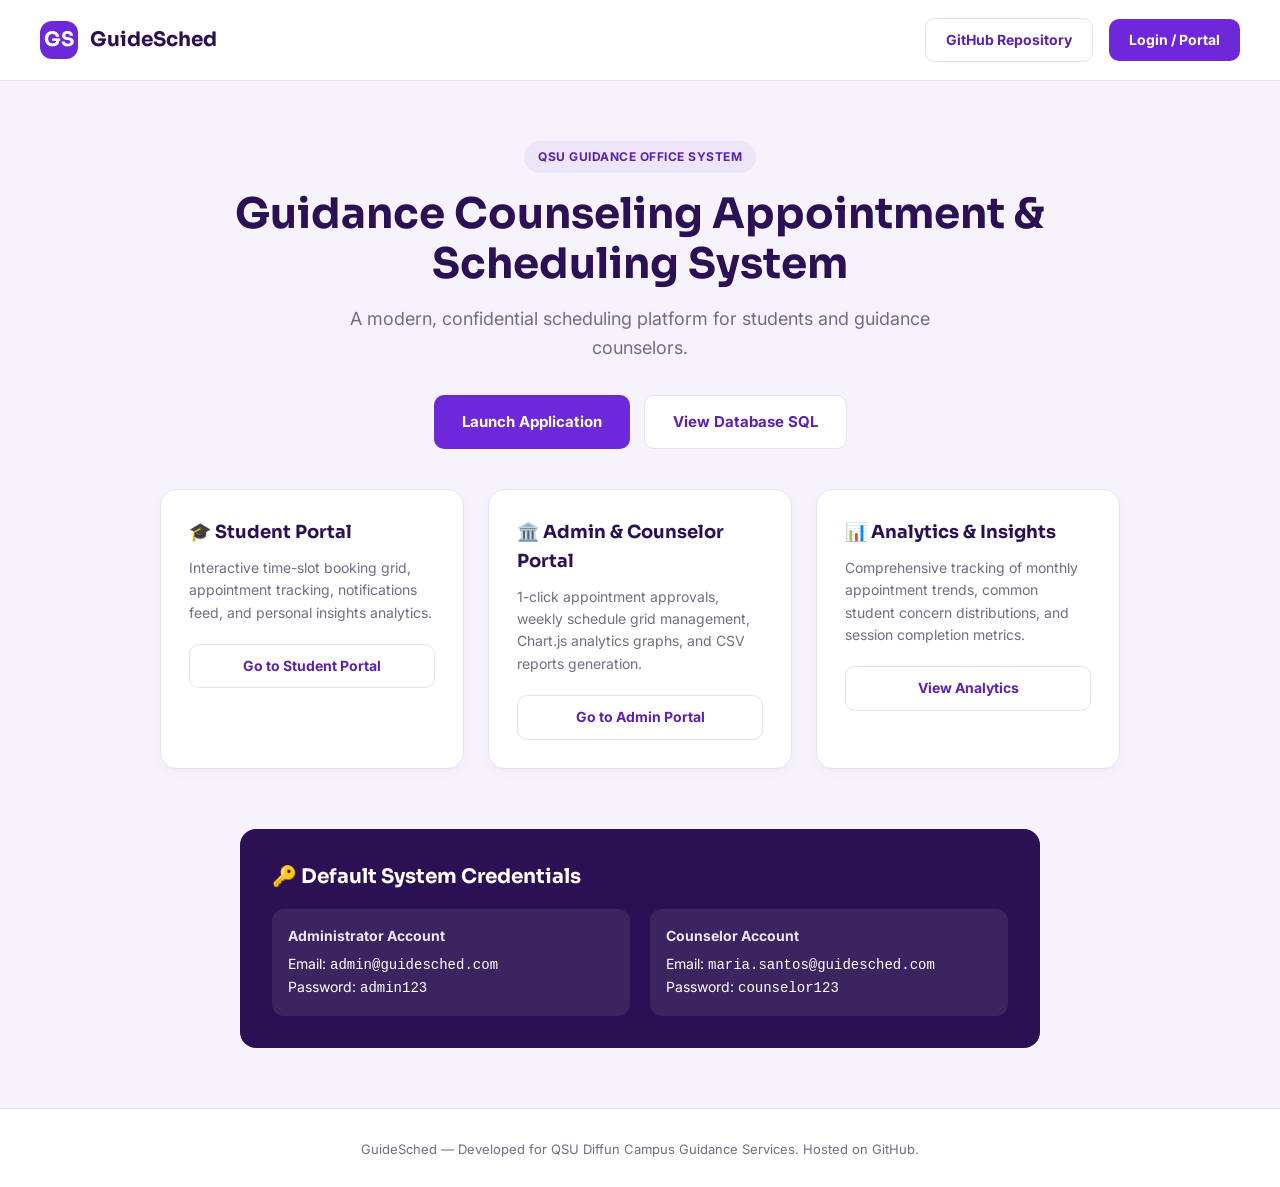
==== index.html @ c22303cf "Add index.html for direct GitHub Pages compatibility" ====
<!DOCTYPE html>
<html lang="en">
<head>
    <meta charset="UTF-8">
    <meta name="viewport" content="width=device-width, initial-scale=1.0">
    <title>GuideSched — Guidance Counseling Appointment System</title>
    <link rel="preconnect" href="https://fonts.googleapis.com">
    <link rel="preconnect" href="https://fonts.gstatic.com" crossorigin>
    <link href="https://fonts.googleapis.com/css2?family=Sora:wght@600;700&family=Inter:wght@400;500;600;700&display=swap" rel="stylesheet">
    <style>
        :root {
            --violet-950: #2B1153;
            --violet-700: #5B21B6;
            --violet-600: #6D28D9;
            --violet-500: #7C3AED;
            --violet-100: #EDE6FB;
            --violet-50: #F6F3FD;
            --white: #FFFFFF;
            --ink: #211B36;
            --muted: #726C87;
            --line: #E7E1F5;
            --green: #1C9A5B;
        }
        * { box-sizing: border-box; margin: 0; padding: 0; }
        body { font-family: 'Inter', sans-serif; background: var(--violet-50); color: var(--ink); line-height: 1.6; }
        header { background: var(--white); border-bottom: 1px solid var(--line); padding: 18px 40px; display: flex; align-items: center; justify-content: space-between; }
        .logo { display: flex; align-items: center; gap: 12px; font-family: 'Sora', sans-serif; font-weight: 700; font-size: 20px; color: var(--violet-950); text-decoration: none; }
        .logo-mark { width: 38px; height: 38px; border-radius: 12px; background: var(--violet-600); color: white; display: flex; align-items: center; justify-content: center; font-weight: 700; }
        .nav-links { display: flex; gap: 16px; align-items: center; }
        .btn { display: inline-flex; align-items: center; justify-content: center; padding: 10px 20px; border-radius: 10px; font-weight: 700; font-size: 14px; text-decoration: none; transition: all 0.2s; }
        .btn-primary { background: var(--violet-600); color: var(--white); }
        .btn-primary:hover { background: var(--violet-700); }
        .btn-outline { border: 1px solid var(--line); color: var(--violet-700); background: var(--white); }
        .btn-outline:hover { background: var(--violet-50); }

        .hero { max-width: 900px; margin: 60px auto 40px; text-align: center; padding: 0 20px; }
        .badge { display: inline-block; background: var(--violet-100); color: var(--violet-700); font-weight: 700; font-size: 12px; padding: 6px 14px; border-radius: 20px; margin-bottom: 16px; text-transform: uppercase; letter-spacing: 0.5px; }
        .hero h1 { font-family: 'Sora', sans-serif; font-size: 42px; font-weight: 700; color: var(--violet-950); margin-bottom: 16px; line-height: 1.2; }
        .hero p { font-size: 18px; color: var(--muted); max-width: 650px; margin: 0 auto 32px; }

        .cards-grid { max-width: 1000px; margin: 0 auto 60px; display: grid; grid-template-columns: repeat(auto-fit, minmax(280px, 1fr)); gap: 24px; padding: 0 20px; }
        .card { background: var(--white); border-radius: 16px; border: 1px solid var(--line); padding: 28px; box-shadow: 0 4px 16px -6px rgba(43,17,83,0.08); }
        .card h3 { font-family: 'Sora', sans-serif; font-size: 18px; color: var(--violet-950); margin-bottom: 10px; }
        .card p { font-size: 14px; color: var(--muted); margin-bottom: 20px; }

        .credentials-box { background: var(--violet-950); color: var(--white); border-radius: 16px; padding: 32px; max-width: 800px; margin: 0 auto 60px; }
        .credentials-box h3 { font-family: 'Sora', sans-serif; font-size: 20px; margin-bottom: 16px; color: #fff; }
        .creds-list { display: grid; grid-template-columns: 1fr 1fr; gap: 20px; font-size: 14px; }
        .cred-item { background: rgba(255,255,255,0.08); padding: 16px; border-radius: 12px; }
        .cred-title { font-weight: 700; color: var(--violet-100); margin-bottom: 6px; }

        footer { text-align: center; padding: 30px; border-top: 1px solid var(--line); font-size: 13px; color: var(--muted); background: var(--white); }
    </style>
</head>
<body>

<header>
    <a href="#" class="logo">
        <div class="logo-mark">GS</div>
        GuideSched
    </a>
    <div class="nav-links">
        <a href="https://github.com/Jaypee1031/guidesched" class="btn btn-outline" target="_blank">GitHub Repository</a>
        <a href="login.php" class="btn btn-primary">Login / Portal</a>
    </div>
</header>

<main>
    <section class="hero">
        <div class="badge">QSU Guidance Office System</div>
        <h1>Guidance Counseling Appointment & Scheduling System</h1>
        <p>A modern, confidential scheduling platform for students and guidance counselors.</p>
        <div style="display:flex; justify-content:center; gap:14px;">
            <a href="login.php" class="btn btn-primary" style="padding: 14px 28px; font-size: 15px;">Launch Application</a>
            <a href="https://github.com/Jaypee1031/guidesched/blob/main/database/guidesched_full.sql" class="btn btn-outline" style="padding: 14px 28px; font-size: 15px;" target="_blank">View Database SQL</a>
        </div>
    </section>

    <section class="cards-grid">
        <div class="card">
            <h3>🎓 Student Portal</h3>
            <p>Interactive time-slot booking grid, appointment tracking, notifications feed, and personal insights analytics.</p>
            <a href="student/dashboard.php" class="btn btn-outline" style="width:100%;">Go to Student Portal</a>
        </div>
        <div class="card">
            <h3>🏛️ Admin & Counselor Portal</h3>
            <p>1-click appointment approvals, weekly schedule grid management, Chart.js analytics graphs, and CSV reports generation.</p>
            <a href="admin/dashboard.php" class="btn btn-outline" style="width:100%;">Go to Admin Portal</a>
        </div>
        <div class="card">
            <h3>📊 Analytics & Insights</h3>
            <p>Comprehensive tracking of monthly appointment trends, common student concern distributions, and session completion metrics.</p>
            <a href="admin/analytics.php" class="btn btn-outline" style="width:100%;">View Analytics</a>
        </div>
    </section>

    <section class="credentials-box">
        <h3>🔑 Default System Credentials</h3>
        <div class="creds-list">
            <div class="cred-item">
                <div class="cred-title">Administrator Account</div>
                <div>Email: <code>admin@guidesched.com</code></div>
                <div>Password: <code>admin123</code></div>
            </div>
            <div class="cred-item">
                <div class="cred-title">Counselor Account</div>
                <div>Email: <code>maria.santos@guidesched.com</code></div>
                <div>Password: <code>counselor123</code></div>
            </div>
        </div>
    </section>
</main>

<footer>
    GuideSched — Developed for QSU Diffun Campus Guidance Services. Hosted on GitHub.
</footer>

</body>
</html>
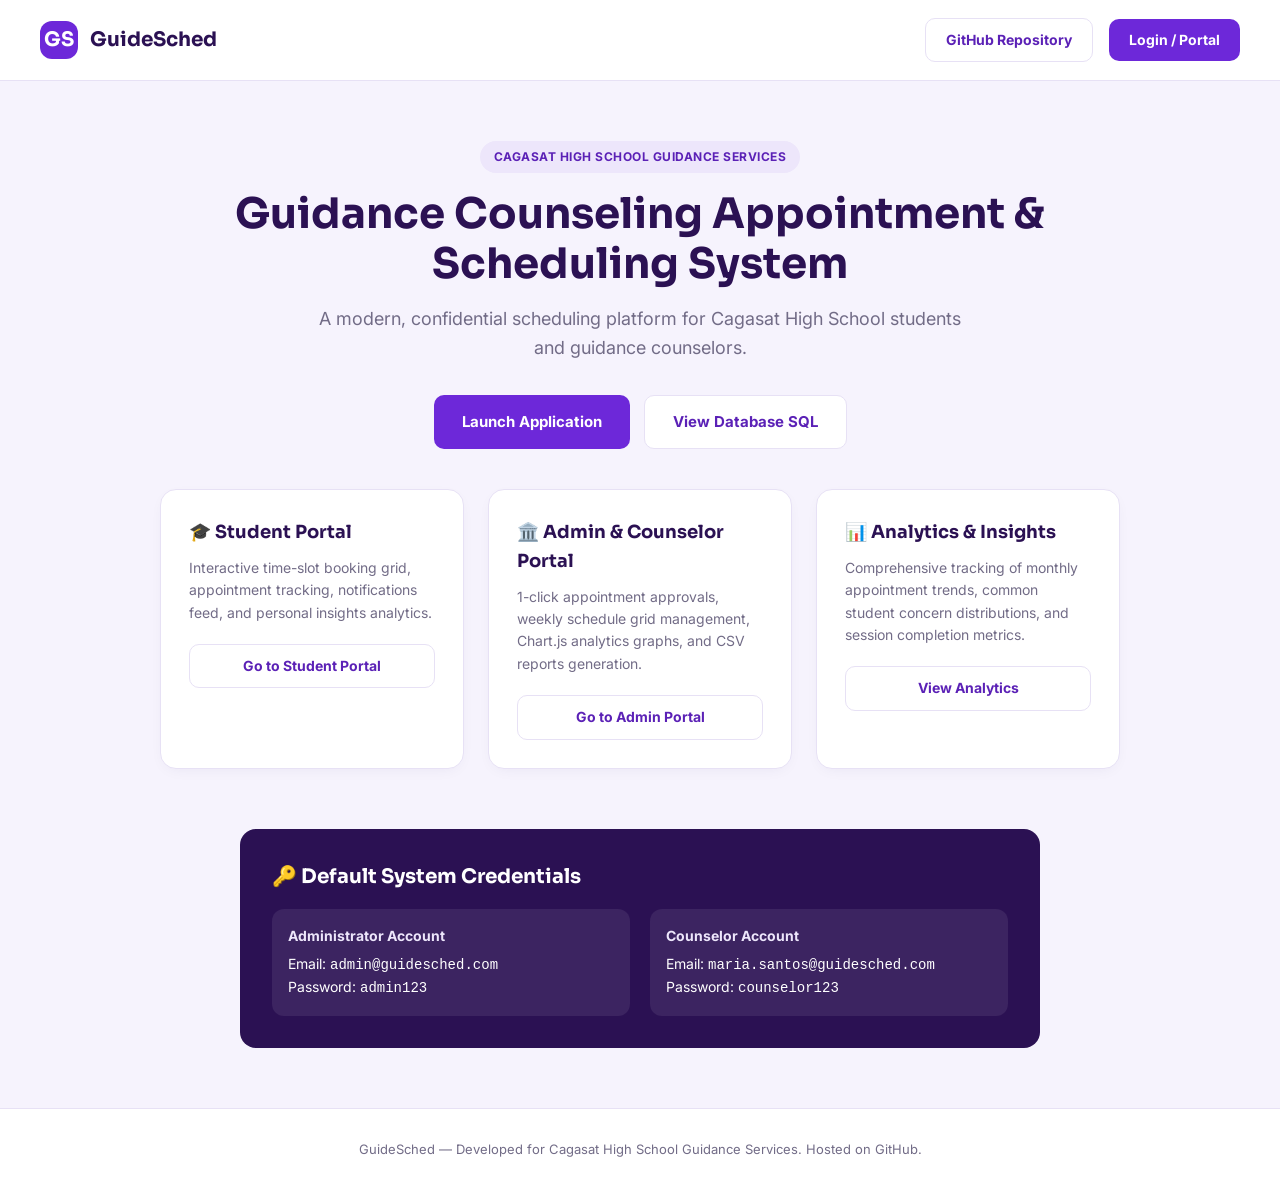
==== commit 4191e378: "Apply title defense revisions: Cagasat High School branding, topbar profile link, selectable options" ====
--- a/index.html
+++ b/index.html
@@ -3,7 +3,7 @@
 <head>
     <meta charset="UTF-8">
     <meta name="viewport" content="width=device-width, initial-scale=1.0">
-    <title>GuideSched — Guidance Counseling Appointment System</title>
+    <title>GuideSched — Cagasat High School Guidance Services</title>
     <link rel="preconnect" href="https://fonts.googleapis.com">
     <link rel="preconnect" href="https://fonts.gstatic.com" crossorigin>
     <link href="https://fonts.googleapis.com/css2?family=Sora:wght@600;700&family=Inter:wght@400;500;600;700&display=swap" rel="stylesheet">
@@ -67,9 +67,9 @@
 
 <main>
     <section class="hero">
-        <div class="badge">QSU Guidance Office System</div>
+        <div class="badge">Cagasat High School Guidance Services</div>
         <h1>Guidance Counseling Appointment & Scheduling System</h1>
-        <p>A modern, confidential scheduling platform for students and guidance counselors.</p>
+        <p>A modern, confidential scheduling platform for Cagasat High School students and guidance counselors.</p>
         <div style="display:flex; justify-content:center; gap:14px;">
             <a href="login.php" class="btn btn-primary" style="padding: 14px 28px; font-size: 15px;">Launch Application</a>
             <a href="https://github.com/Jaypee1031/guidesched/blob/main/database/guidesched_full.sql" class="btn btn-outline" style="padding: 14px 28px; font-size: 15px;" target="_blank">View Database SQL</a>
@@ -112,7 +112,7 @@
 </main>
 
 <footer>
-    GuideSched — Developed for QSU Diffun Campus Guidance Services. Hosted on GitHub.
+    GuideSched — Developed for Cagasat High School Guidance Services. Hosted on GitHub.
 </footer>
 
 </body>
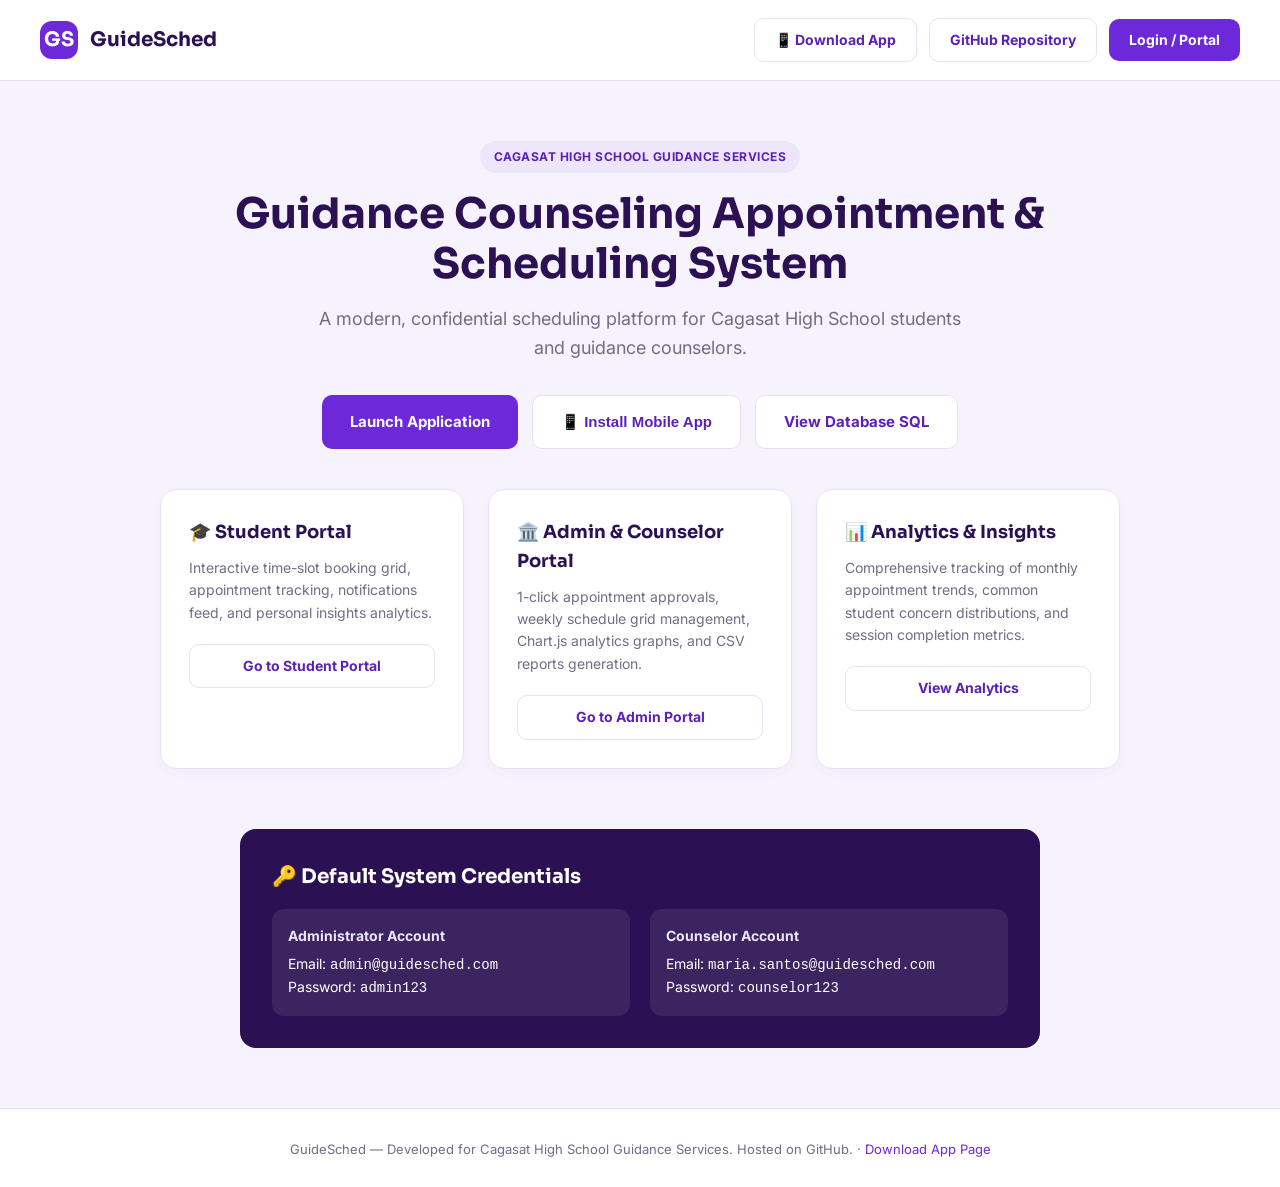
==== commit f8b9e593: "Add Progressive Web App (PWA) installation feature: web manifest, service worker, download-app.php p" ====
--- a/index.html
+++ b/index.html
@@ -3,10 +3,14 @@
 <head>
     <meta charset="UTF-8">
     <meta name="viewport" content="width=device-width, initial-scale=1.0">
+    <meta name="theme-color" content="#6D28D9">
     <title>GuideSched — Cagasat High School Guidance Services</title>
+    <link rel="manifest" href="manifest.json">
+    <link rel="apple-touch-icon" href="assets/images/icon-192.png">
     <link rel="preconnect" href="https://fonts.googleapis.com">
     <link rel="preconnect" href="https://fonts.gstatic.com" crossorigin>
     <link href="https://fonts.googleapis.com/css2?family=Sora:wght@600;700&family=Inter:wght@400;500;600;700&display=swap" rel="stylesheet">
+    <script src="assets/js/pwa-install.js"></script>
     <style>
         :root {
             --violet-950: #2B1153;
@@ -26,9 +30,9 @@
         header { background: var(--white); border-bottom: 1px solid var(--line); padding: 18px 40px; display: flex; align-items: center; justify-content: space-between; }
         .logo { display: flex; align-items: center; gap: 12px; font-family: 'Sora', sans-serif; font-weight: 700; font-size: 20px; color: var(--violet-950); text-decoration: none; }
         .logo-mark { width: 38px; height: 38px; border-radius: 12px; background: var(--violet-600); color: white; display: flex; align-items: center; justify-content: center; font-weight: 700; }
-        .nav-links { display: flex; gap: 16px; align-items: center; }
-        .btn { display: inline-flex; align-items: center; justify-content: center; padding: 10px 20px; border-radius: 10px; font-weight: 700; font-size: 14px; text-decoration: none; transition: all 0.2s; }
-        .btn-primary { background: var(--violet-600); color: var(--white); }
+        .nav-links { display: flex; gap: 12px; align-items: center; }
+        .btn { display: inline-flex; align-items: center; justify-content: center; padding: 10px 20px; border-radius: 10px; font-weight: 700; font-size: 14px; text-decoration: none; transition: all 0.2s; cursor: pointer; }
+        .btn-primary { background: var(--violet-600); color: var(--white); border: none; }
         .btn-primary:hover { background: var(--violet-700); }
         .btn-outline { border: 1px solid var(--line); color: var(--violet-700); background: var(--white); }
         .btn-outline:hover { background: var(--violet-50); }
@@ -60,6 +64,7 @@
         GuideSched
     </a>
     <div class="nav-links">
+        <a href="download-app.php" class="btn btn-outline">📱 Download App</a>
         <a href="https://github.com/Jaypee1031/guidesched" class="btn btn-outline" target="_blank">GitHub Repository</a>
         <a href="login.php" class="btn btn-primary">Login / Portal</a>
     </div>
@@ -70,8 +75,9 @@
         <div class="badge">Cagasat High School Guidance Services</div>
         <h1>Guidance Counseling Appointment & Scheduling System</h1>
         <p>A modern, confidential scheduling platform for Cagasat High School students and guidance counselors.</p>
-        <div style="display:flex; justify-content:center; gap:14px;">
+        <div style="display:flex; justify-content:center; gap:14px; flex-wrap:wrap;">
             <a href="login.php" class="btn btn-primary" style="padding: 14px 28px; font-size: 15px;">Launch Application</a>
+            <button onclick="triggerPWAInstall()" class="btn btn-outline" style="padding: 14px 28px; font-size: 15px;">📱 Install Mobile App</button>
             <a href="https://github.com/Jaypee1031/guidesched/blob/main/database/guidesched_full.sql" class="btn btn-outline" style="padding: 14px 28px; font-size: 15px;" target="_blank">View Database SQL</a>
         </div>
     </section>
@@ -112,7 +118,7 @@
 </main>
 
 <footer>
-    GuideSched — Developed for Cagasat High School Guidance Services. Hosted on GitHub.
+    GuideSched — Developed for Cagasat High School Guidance Services. Hosted on GitHub. · <a href="download-app.php" style="color:var(--violet-600); text-decoration:none;">Download App Page</a>
 </footer>
 
 </body>
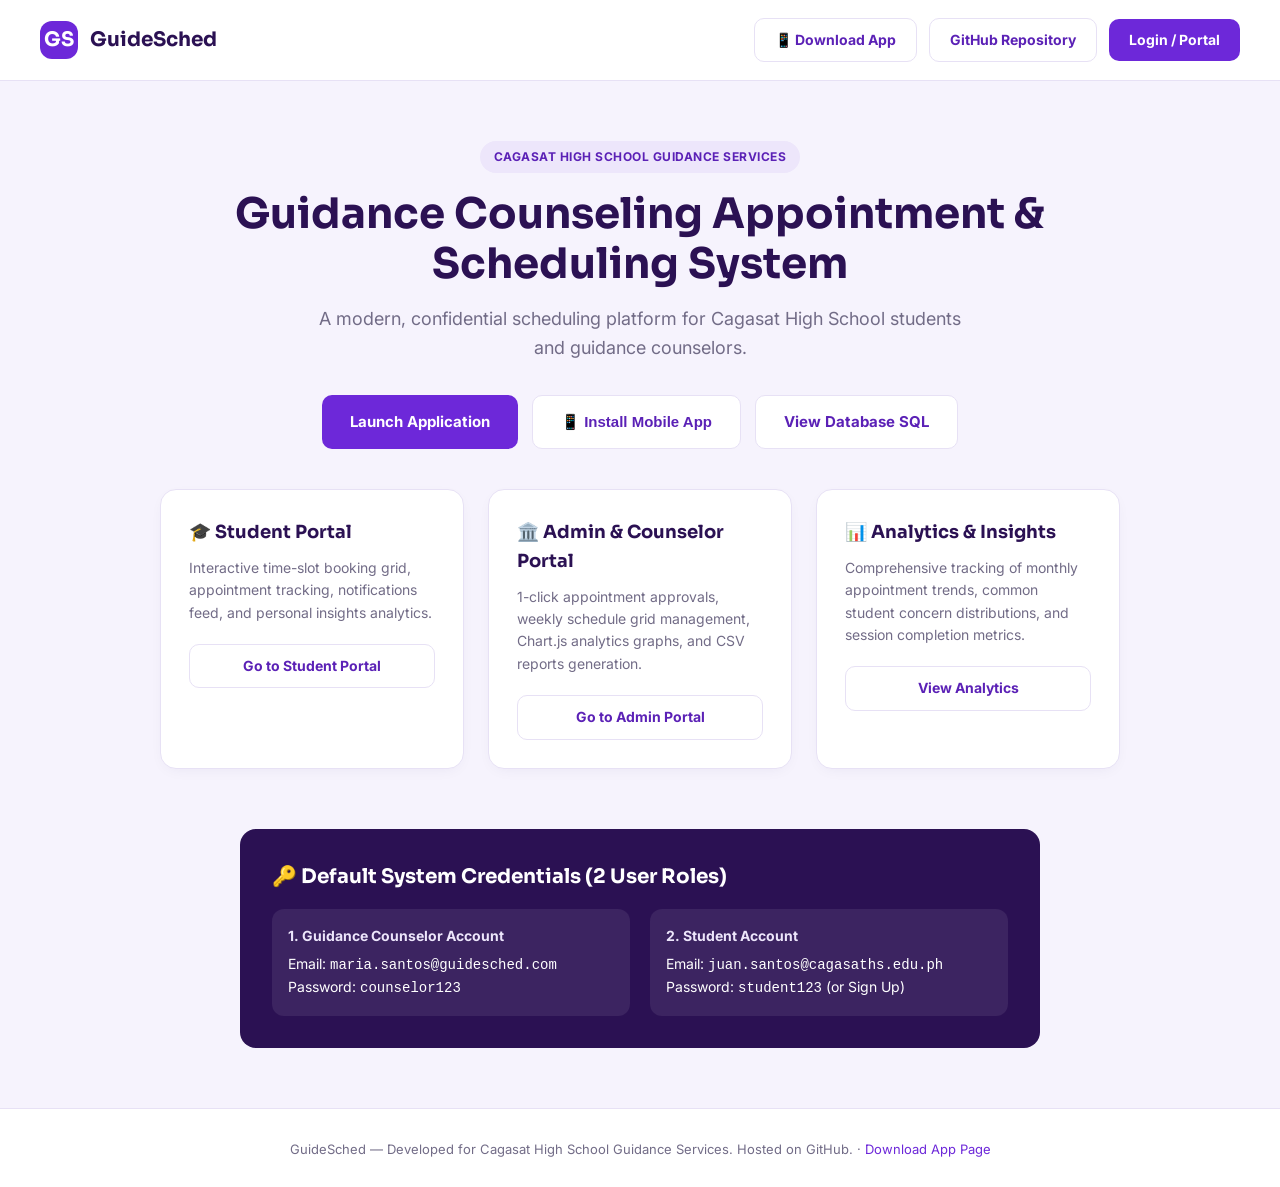
==== commit 731e957a: "Unify Admin and Counselor roles into a streamlined 2-User Role System (Student and Guidance Counselo" ====
--- a/index.html
+++ b/index.html
@@ -101,17 +101,17 @@
     </section>
 
     <section class="credentials-box">
-        <h3>🔑 Default System Credentials</h3>
+        <h3>🔑 Default System Credentials (2 User Roles)</h3>
         <div class="creds-list">
             <div class="cred-item">
-                <div class="cred-title">Administrator Account</div>
-                <div>Email: <code>admin@guidesched.com</code></div>
-                <div>Password: <code>admin123</code></div>
+                <div class="cred-title">1. Guidance Counselor Account</div>
+                <div>Email: <code>maria.santos@guidesched.com</code></div>
+                <div>Password: <code>counselor123</code></div>
             </div>
             <div class="cred-item">
-                <div class="cred-title">Counselor Account</div>
-                <div>Email: <code>maria.santos@guidesched.com</code></div>
-                <div>Password: <code>counselor123</code></div>
+                <div class="cred-title">2. Student Account</div>
+                <div>Email: <code>juan.santos@cagasaths.edu.ph</code></div>
+                <div>Password: <code>student123</code> (or Sign Up)</div>
             </div>
         </div>
     </section>
